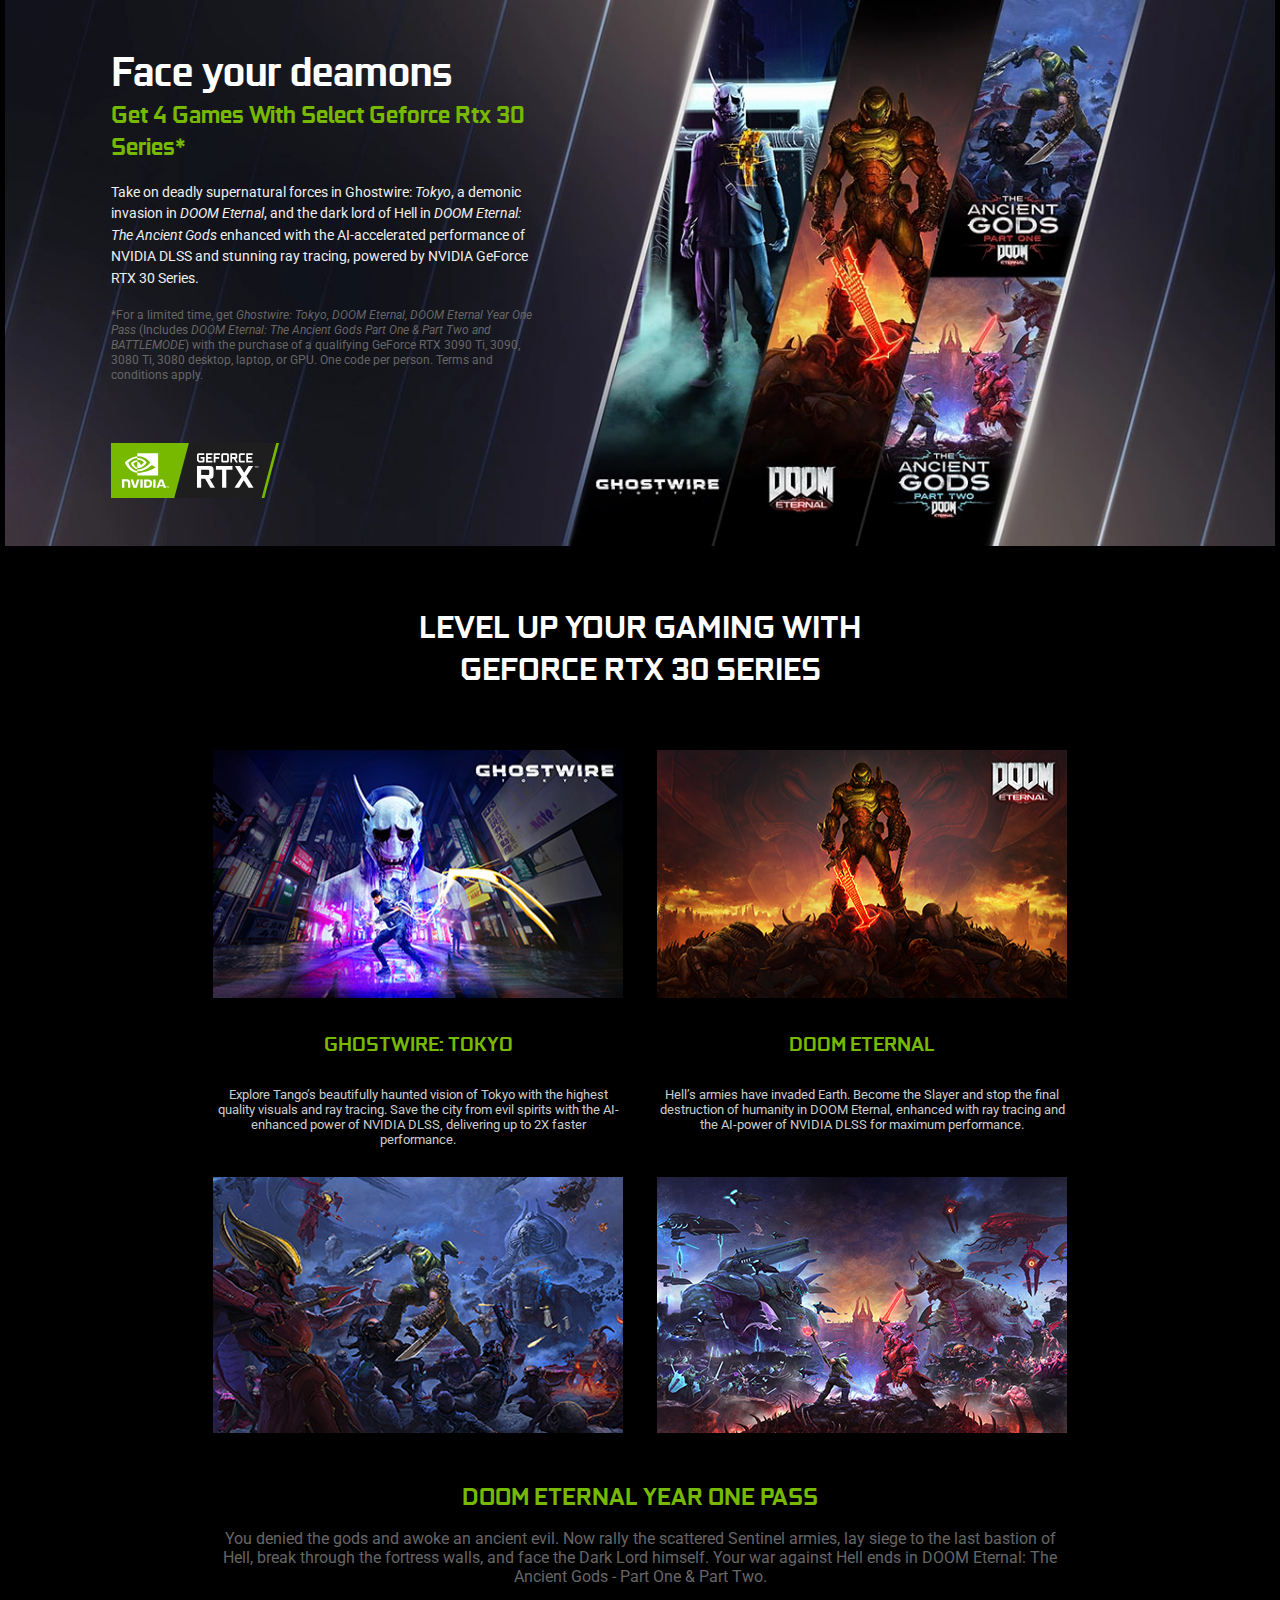
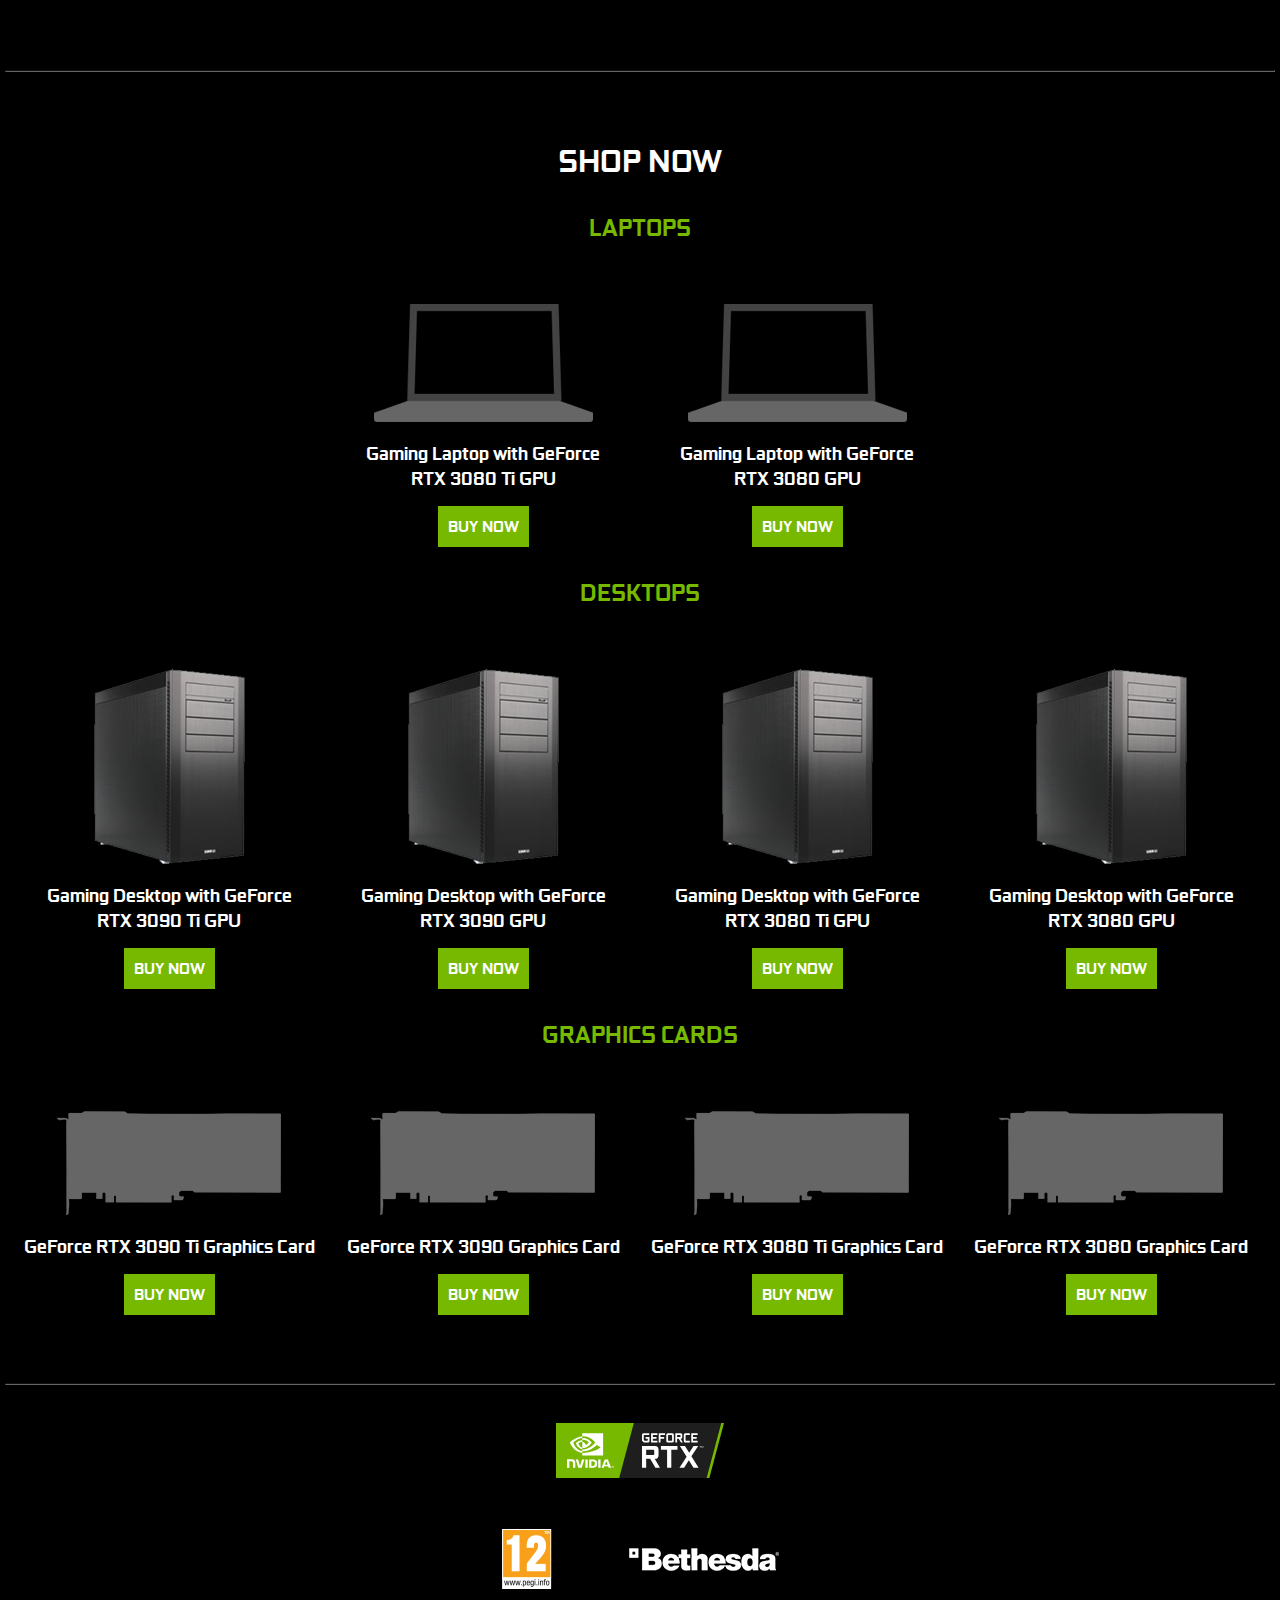
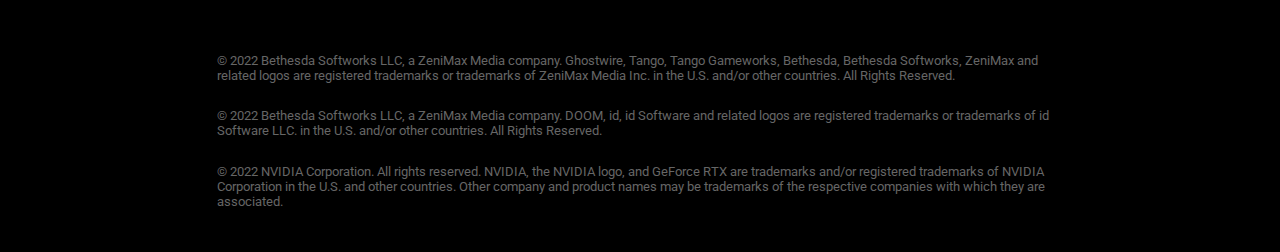
==== geforce/index.html @ 4437e306 "geforce" ====
<!DOCTYPE html>
<html lang="en">

<head>
    <meta charset="UTF-8">
    <meta http-equiv="X-UA-Compatible" content="IE=edge">
    <meta name="viewport" content="width=device-width, initial-scale=1.0">
    <title>GCCGamers | GeForce</title>
    <link rel="stylesheet" href="assets/css/style.css">
</head>

<body>
    <!-- HEADER START -->
    <div id="container-fluid">
        <div id="hero">
            <div id="hero-helper">
                <h1>Face your deamons</h1>
                <h3>Get 4 Games With Select Geforce Rtx 30 Series*</h3>
                <br />
                <div id="hero-info">
                    Take on deadly supernatural forces in Ghostwire: <i>Tokyo</i>, a demonic invasion in <i>DOOM
                        Eternal</i>, and the dark lord of Hell in <i>DOOM Eternal: The Ancient Gods</i> enhanced with
                    the AI-accelerated performance of NVIDIA DLSS and stunning ray tracing, powered by NVIDIA GeForce
                    RTX 30 Series.
                </div>
                <br />
                <div id="hero-sub-info">
                    *For a limited time, get <i>Ghostwire: Tokyo, DOOM Eternal, DOOM Eternal Year One Pass</i> (Includes
                    <i>DOOM Eternal: The Ancient Gods Part One & Part Two and BATTLEMODE</i>) with the purchase of a
                    qualifying GeForce RTX 3090 Ti, 3090, 3080 Ti, 3080 desktop, laptop, or GPU. One code per person.
                    Terms and conditions apply.
                </div>
                <div class="clear-30"></div>
                <img src="../geforce/assets/images/nv-g-rtx-brand.svg" />
            </div>
        </div>
    </div>
    <!-- HEADER END -->

    <div id="wrapper">
        <div id="container">
            <h2>LEVEL UP YOUR GAMING WITH<br />GEFORCE RTX 30 SERIES</h2>
            <div class="clear-30"></div>

            <div class="grid-x2">
                <a href="https://www.youtube.com/watch?v=S8rZ1XdzdZw" target="_blank">
                    <div class="grid-item-x2 m">
                        <i class="play-icon"></i>
                        <img width="410" height="248" class="play-item"
                            src="../geforce/assets/images/videos/video-1.webp" />
                        <div class="clear-30y"></div>
                        <h3>GHOSTWIRE: TOKYO</h3>
                        <div class="clear-30y"></div>
                        <span>
                            Explore Tango’s beautifully haunted vision of Tokyo with the highest quality visuals and ray
                            tracing. Save the city from evil spirits with the AI-enhanced power of NVIDIA DLSS,
                            delivering up to
                            2X faster performance.
                        </span>
                    </div>
                </a>

                <a href="https://youtu.be/A7nYy7ZucxM" target="_blank">
                    <div class="grid-item-x2">
                        <i class="play-icon"></i>
                        <img width="410" height="248" class="play-item"
                            src="../geforce/assets/images/videos/video-2.webp" />
                        <div class="clear-30y"></div>
                        <h3>DOOM ETERNAL</h3>
                        <div class="clear-30y"></div>
                        <span>
                            Hell’s armies have invaded Earth. Become the Slayer and stop the final destruction of
                            humanity in
                            DOOM Eternal, enhanced with ray tracing and the AI-power of NVIDIA DLSS for maximum
                            performance.
                        </span>
                    </div>
                </a>
            </div>

            <div class="grid-x2">
                <a href="https://youtu.be/0KqsTyDHV5A" target="_blank">
                    <div class="grid-item-x2 m">
                        <i class="play-icon"></i>
                        <img class="play-item" src="../geforce/assets/images/videos/video-3.webp" />
                        <div class="clear-30y"></div>
                    </div>
                </a>

                <a href="https://youtu.be/kwAg53yq9uE" target="_blank">
                    <div class="grid-item-x2">
                        <i class="play-icon"></i>
                        <img class="play-item" src="../geforce/assets/images/videos/video-4.webp" />
                        <div class="clear-30y"></div>
                    </div>
                </a>
            </div>

            <h3 style="margin-top: -15px;">DOOM ETERNAL YEAR ONE PASS</h3>
            <p class="col-60">
                You denied the gods and awoke an ancient evil. Now rally the scattered Sentinel armies, lay siege to the
                last bastion of Hell, break through the fortress walls, and face the Dark Lord himself. Your war against
                Hell ends in DOOM Eternal: The Ancient Gods - Part One & Part Two.
            </p>
            <div class="clear-30"></div>
            <hr class="break-line" />
            <div class="clear-30"></div>
            <h2>SHOP NOW</h2>
            <div class="clear-30y"></div>
            
            <div class="shopping-widget">
                <h3>LAPTOPS</h3>
                <div class="clear-30"></div>
                <a href="https://gccgamers.com/gaming-vr/gaming-laptops/rtx_3080ti.htmll"><div class="pitem">
                    <img src="../geforce/assets/images/products/laptop.webp"/>
                    <h4>Gaming Laptop with GeForce<br/>RTX 3080 Ti GPU</h4>
                    <a href="https://gccgamers.com/gaming-vr/gaming-laptops/rtx_3080ti.html"><button>BUY NOW</button></a>
                </div></a>

                <a href="https://gccgamers.com/gaming-vr/gaming-laptops/rtx_3080.html"><div class="pitem">
                    <img src="../geforce/assets/images/products/laptop.webp"/>
                    <h4>Gaming Laptop with GeForce<br/>RTX 3080 GPU</h4>
                    <a href="https://gccgamers.com/gaming-vr/gaming-laptops/rtx_3080.html"><button>BUY NOW</button></a>
                </div></a>

                
                <div class="clear-30y"></div>
                <h3>DESKTOPS</h3>
                <div class="clear-30"></div>
                <a href="https://gccgamers.com/gaming-vr/gaming-desktops/rtx_3090ti.html"><div class="pitem">
                    <img src="../geforce/assets/images/products/desktop.webp"/>
                    <h4>Gaming Desktop with GeForce<br/>RTX 3090 Ti GPU</h4>
                    <a href="https://gccgamers.com/gaming-vr/gaming-desktops/rtx_3090ti.html"><button>BUY NOW</button></a>
                </div></a>

                <a href="https://gccgamers.com/gaming-vr/gaming-desktops/rtx_3090.html"><div class="pitem">
                    <img src="../geforce/assets/images/products/desktop.webp"/>
                    <h4>Gaming Desktop with GeForce<br/>RTX 3090 GPU</h4>
                    <a href="https://gccgamers.com/gaming-vr/gaming-desktops/rtx_3090.html"><button>BUY NOW</button></a>
                </div></a>

                <a href="https://gccgamers.com/gaming-vr/gaming-desktops/rtx_3080ti.html"><div class="pitem">
                    <img src="../geforce/assets/images/products/desktop.webp"/>
                    <h4>Gaming Desktop with GeForce<br/>RTX 3080 Ti GPU</h4>
                    <a href="https://gccgamers.com/gaming-vr/gaming-desktops/rtx_3080ti.html"><button>BUY NOW</button></a>
                </div></a>

                <a href="https://gccgamers.com/gaming-vr/gaming-desktops/rtx_3080.html"><div class="pitem">
                    <img src="../geforce/assets/images/products/desktop.webp"/>
                    <h4>Gaming Desktop with GeForce<br/>RTX 3080 GPU</h4>
                    <a href="https://gccgamers.com/gaming-vr/gaming-desktops/rtx_3080.html"><button>BUY NOW</button></a>
                </div></a>

                <div class="clear-30y"></div>
                <h3>GRAPHICS CARDS</h3>
                <div class="clear-30"></div>
                <a href="https://gccgamers.com/gaming-vr/gaming-desktops/rtx_3090ti.html"><div class="pitem">
                    <img src="../geforce/assets/images/products/gpu.webp"/>
                    <h4>GeForce RTX 3090 Ti Graphics Card</h4>
                    <a href="https://gccgamers.com/gaming-vr/gaming-desktops/rtx_3090ti.html"><button>BUY NOW</button></a>
                </div></a>

                <a href="https://gccgamers.com/gaming-vr/gaming-desktops/rtx_3090.html"><div class="pitem">
                    <img src="../geforce/assets/images/products/gpu.webp"/>
                    <h4>GeForce RTX 3090 Graphics Card</h4>
                    <a href="https://gccgamers.com/gaming-vr/gaming-desktops/rtx_3090.html"><button>BUY NOW</button></a>
                </div></a>

                <a href="https://gccgamers.com/gaming-vr/gaming-desktops/rtx_3080ti.html"><div class="pitem">
                    <img src="../geforce/assets/images/products/gpu.webp"/>
                    <h4>GeForce RTX 3080 Ti Graphics Card</h4>
                    <a href="https://gccgamers.com/gaming-vr/gaming-desktops/rtx_3080ti.html"><button>BUY NOW</button></a>
                </div></a>

                <a href="https://gccgamers.com/gaming-vr/gaming-desktops/rtx_3080.html"><div class="pitem">
                    <img src="../geforce/assets/images/products/gpu.webp"/>
                    <h4>GeForce RTX 3080 Graphics Card</h4>
                    <a href="https://gccgamers.com/gaming-vr/gaming-desktops/rtx_3080.html"><button>BUY NOW</button></a>
                </div></a>
            </div>

            <div class="clear-30"></div>
            <hr class="break-line" />
            <div class="clear-30y"></div>
            <img src="../geforce/assets/images/nv-g-rtx-brand.svg" />
            <div class="clear-30y"></div>
            <img src="../geforce/assets/images/ft-icons.webp" />
            <div class="clear-30y"></div>
            <div id="ftmem">
                <p class="ftxt">
                    © 2022 Bethesda Softworks LLC, a ZeniMax Media company. Ghostwire, Tango, Tango Gameworks, Bethesda,
                    Bethesda Softworks, ZeniMax and related logos are registered trademarks or trademarks of ZeniMax Media
                    Inc. in the U.S. and/or other countries. All Rights Reserved.
                </p>
                <p class="ftxt">
                    © 2022 Bethesda Softworks LLC, a ZeniMax Media company. DOOM, id, id Software and related logos are
                    registered trademarks or trademarks of id Software LLC. in the U.S. and/or other countries. All Rights
                    Reserved.
                </p>
                <p class="ftxt">
                    © 2022 NVIDIA Corporation. All rights reserved. NVIDIA, the NVIDIA logo, and GeForce RTX are trademarks
                    and/or registered trademarks of NVIDIA Corporation in the U.S. and other countries. Other company and
                    product names may be trademarks of the respective companies with which they are associated.
                </p>
            </div>
            <div class="clear-30y"></div>
        </div>
    </div>
</body>

</html>
---- geforce/assets/css/style.css ----
@import url('https://fonts.googleapis.com/css2?family=Roboto:wght@300;400;500&display=swap');
@font-face {font-family: "GeForce";
    src: url("../font/geforce.eot"); /* IE9*/
    src: url("../font/geforce-iefix.eot") format("embedded-opentype"), /* IE6-IE8 */
    url("../font/geforce.woff2") format("woff2"), /* chrome firefox */
    url("../font/geforce.woff") format("woff"), /* chrome firefox */
    url("../font/geforce.ttf") format("truetype"), /* chrome firefox opera Safari, Android, iOS 4.2+*/
    url("../font/geforce.svg") format("svg"); /* iOS 4.1- */
}
:root{
    --nv-color:#76b900;
}

a{
    text-decoration: none !important;
    outline: none !important;
}

html, body{
    margin:0;
    padding: 0;
    width: 100%;
}
body{
    background: #000;
    color: #666666;
    font-family: 'Roboto', sans-serif;
}

#container-fluid{
    height:546px;
    display: flex;
    justify-content: center;
}
#hero{
    width: 1270px;
    height:inherit;
    display: inline-block;
    background: url("../images/hero.webp");
    background-size: cover;
    display: grid;
    grid-template-columns: repeat(12, 1fr);
    grid-gap: 0;
    align-items: center;
    justify-items: center;
    transition: all 0.2s linear;
    padding: 15px 0;
    box-sizing: border-box;
}
h1{
    font: 2.6em 'GeForce';
    color: #fff;
    padding: 0;
    margin: 0;
    transition: all 0.2s linear;
}
h2{
    font: 2em 'GeForce';
    color: #fff;
    padding: 0;
    margin: 0;
    text-align: center;
    transition: all 0.2s linear;
}
h3{
    font: 1.5em 'GeForce';
    color: var(--nv-color);
    padding: 0;
    margin: 0;
    transition: all 0.2s linear;
}
#hero-helper{
    grid-row: 1;
    grid-column: 2/6;
    transition: all 0.2s linear;
}
#hero-info{
    color: #eee;
    font-size: 0.9em;
    line-height: 1.5em;
}
#hero-sub-info{
    font-size: 0.75em;
    line-height: 1.25em;
}
.clear-30{
    clear: both;
    height: 60px;
}
.clear-30y{
    clear: both;
    height: 30px;
}
#wrapper{
    margin-top: 60px;
    display: flex;
    justify-content: center;
}
#container{
    width: 1270px;
    text-align: center;
}
.grid-x2{
    width: 100%;
    white-space: none;
    vertical-align: top;
}
.grid-item-x2{
    vertical-align: top;
    width: 410px;
    display: inline-block;
    position: relative;
    font-size: 13px;
    white-space: none;
    margin-bottom: 30px;
}
.grid-item-x2 span{
    color: #CCC;
}
.grid-item-x2:nth-child(2){
    margin-bottom: 30px;
}
.play-icon{
    transition: all 0.2s linear;
    position: absolute;
   
    background: url("../images/videos/play-icon.png");
    background-size: 100%;
    top: 35%; 
    left: 50%; 
    width: 72px;
    height: 72px;
    transform: translate(-50%, -50%);
}
.grid-item-x2:hover > .play-icon{
    opacity: 0.63;
}
.grid-item-x2.m{
   margin-right: 30px;
  
}
.col-60{
    display: inline-block;
    text-align: center;
    width: 66.6%;
}
.break-line{
    border-color: #666;;
}
.ftmem{
    text-align: center;
}
.ftxt{
    display: inline-block;
    color: #666;;  
    font-size: 0.8em;
    text-align: left;
    width: 66.6%;
}
.pitem{
    width: 310px;
    display: inline-block;
}
.pitem img{
    border-radius: 3px;
}
.pitem h4{
    font: 1.2em 'GeForce';
    color: #fff;
    padding: 0;
    margin: 0;
    margin-top: 15px;
    margin-bottom: 15px;
}
.pitem button{
    background: #76b900;
    border: none;
    color: #fff;
    padding: 10px;
    font: 1em 'GeForce';
    transition: all 0.2s linear;
}
.pitem:hover button{
    background: #528003;
   cursor: pointer;
}
.shopping-widget{
    width: 100%;
    text-align: center;
}
@media (max-width: 1270px) {
    #container-fluid{
        height: 387px;
    }
    #hero{
        width: 100%;
    }
    h1{
        font: 1.8em 'GeForce';
    }
    h3{
        font: 1em 'GeForce';
    }
    #hero-info{
        font-size: 0.7em;
        line-height: 1.5em;
    }
    #hero-sub-info{
        font-size: 0.6em;
        line-height: 1.25em;
    }
    .clear-30{
        height: 30px;
    }
    #wrapper{
        margin-top: 50px;
    }
    #container{
        width: 100%;
    }
    
}
@media (max-width: 880px) {
    #hero{
        background: url("../images/hero-md.webp") center no-repeat;
        background-size: cover;
        width: 100%;
    }
    #hero-helper{
        text-align: center;
        margin-top: 400px;
        grid-row: 1;
        grid-column:12/2;
    }
    #wrapper{
        margin-top: 342px;
    }
    #container{
        width: 100%;
    }
    
}
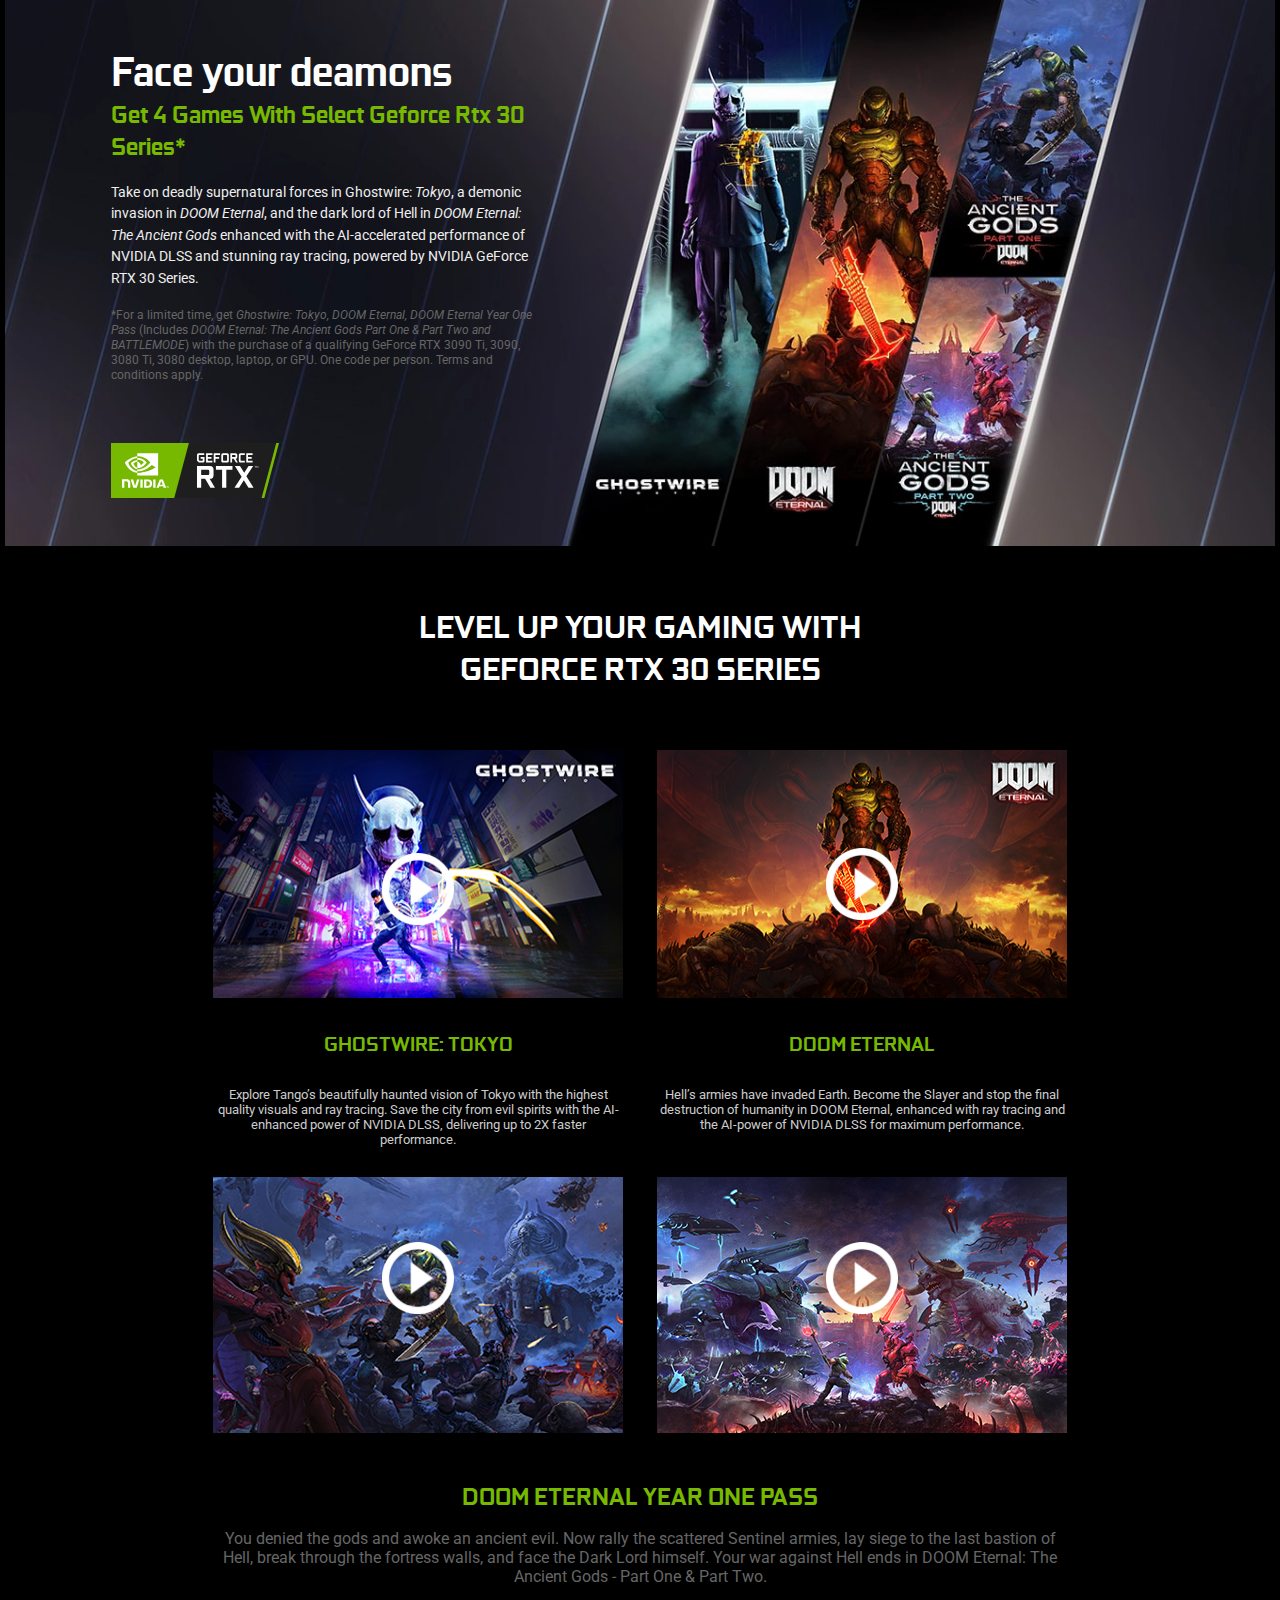
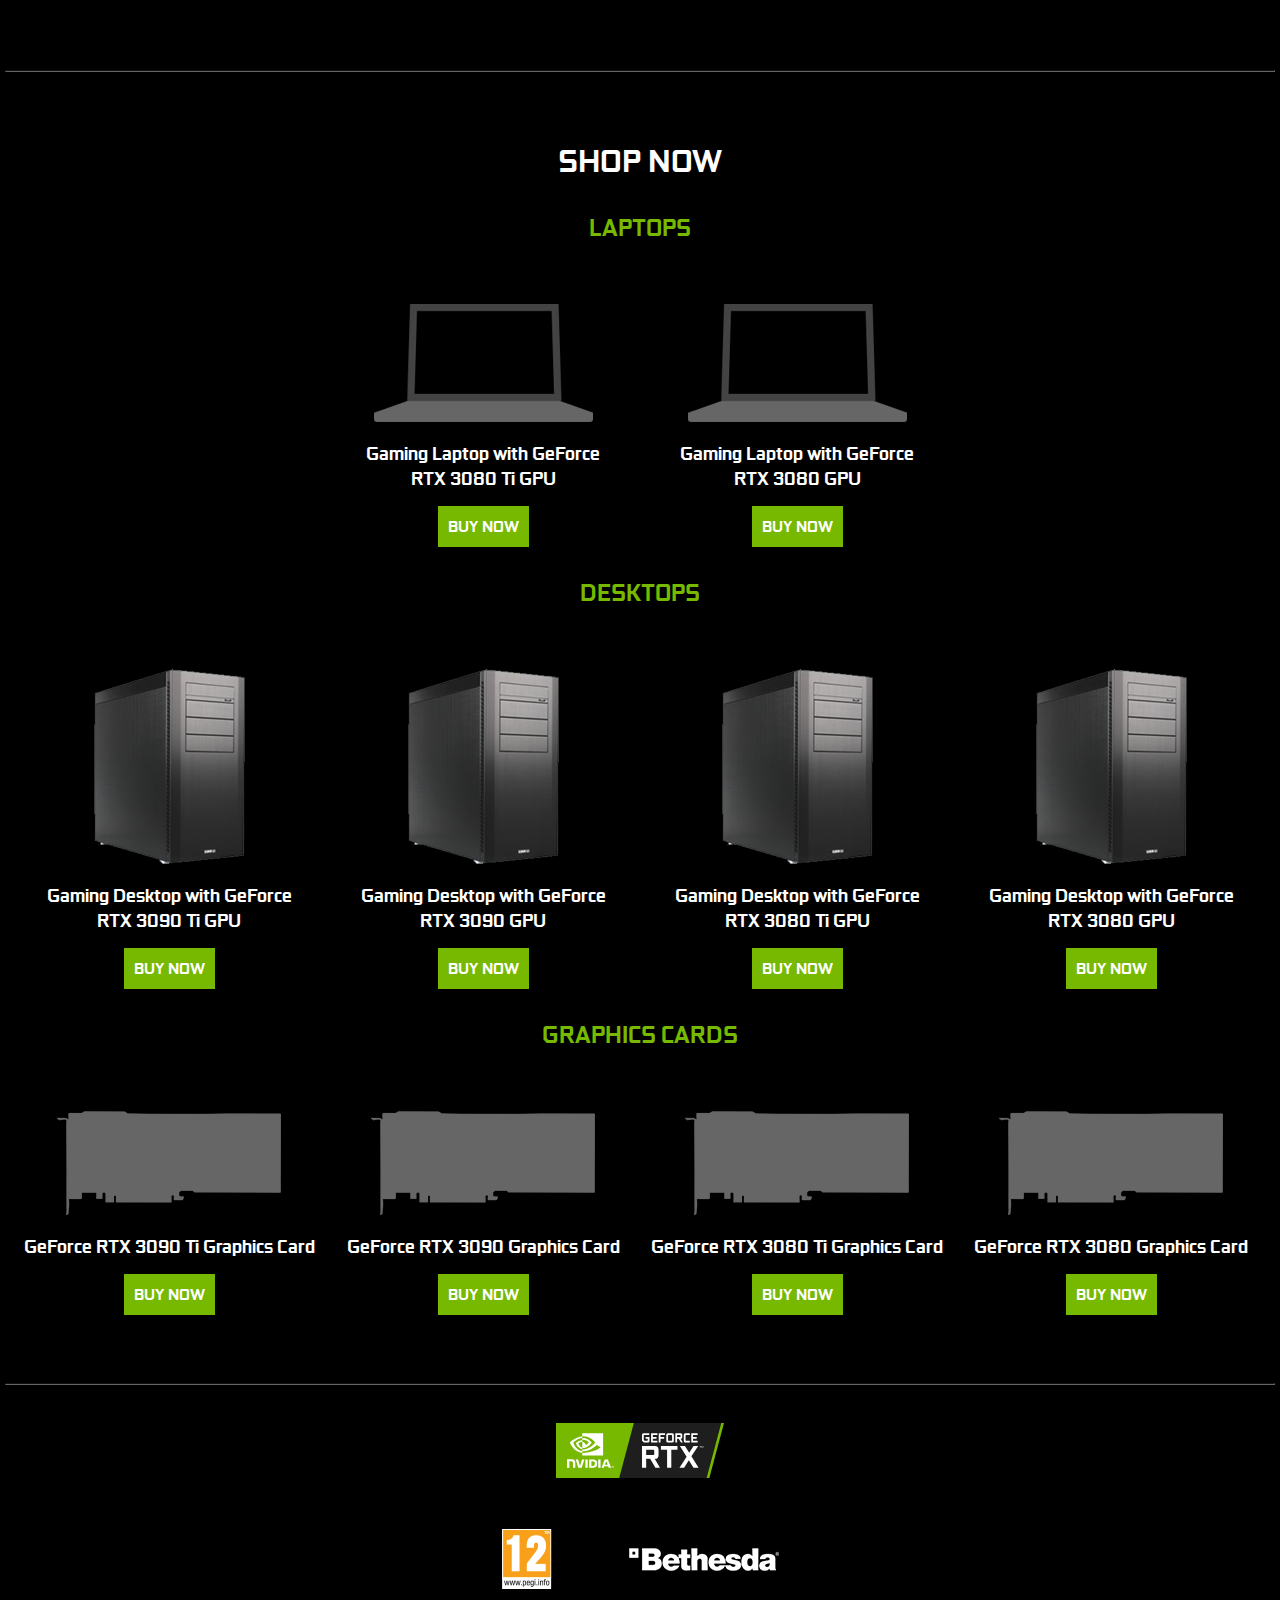
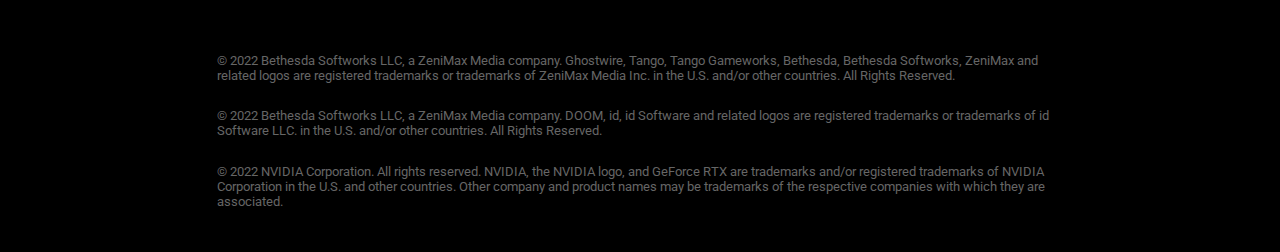
==== commit 32219f7f: "GeForce Fix" ====
--- a/geforce/index.html
+++ b/geforce/index.html
@@ -154,28 +154,28 @@
                 <div class="clear-30y"></div>
                 <h3>GRAPHICS CARDS</h3>
                 <div class="clear-30"></div>
-                <a href="https://gccgamers.com/gaming-vr/gaming-desktops/rtx_3090ti.html"><div class="pitem">
+                <a href="https://gccgamers.com/computer-parts-compnents/graphic-cards/rtx_3090ti.html"><div class="pitem">
                     <img src="../geforce/assets/images/products/gpu.webp"/>
                     <h4>GeForce RTX 3090 Ti Graphics Card</h4>
-                    <a href="https://gccgamers.com/gaming-vr/gaming-desktops/rtx_3090ti.html"><button>BUY NOW</button></a>
-                </div></a>
-
-                <a href="https://gccgamers.com/gaming-vr/gaming-desktops/rtx_3090.html"><div class="pitem">
+                    <a href="https://gccgamers.com/computer-parts-compnents/graphic-cards/rtx_3090ti.html"><button>BUY NOW</button></a>
+                </div></a>
+
+                <a href="https://gccgamers.com/computer-parts-compnents/graphic-cards/rtx_3090.html"><div class="pitem">
                     <img src="../geforce/assets/images/products/gpu.webp"/>
                     <h4>GeForce RTX 3090 Graphics Card</h4>
-                    <a href="https://gccgamers.com/gaming-vr/gaming-desktops/rtx_3090.html"><button>BUY NOW</button></a>
-                </div></a>
-
-                <a href="https://gccgamers.com/gaming-vr/gaming-desktops/rtx_3080ti.html"><div class="pitem">
+                    <a href="https://gccgamers.com/computer-parts-compnents/graphic-cards/rtx_3090.html"><button>BUY NOW</button></a>
+                </div></a>
+
+                <a href="https://gccgamers.com/computer-parts-compnents/graphic-cards/rtx_3080ti.html"><div class="pitem">
                     <img src="../geforce/assets/images/products/gpu.webp"/>
                     <h4>GeForce RTX 3080 Ti Graphics Card</h4>
-                    <a href="https://gccgamers.com/gaming-vr/gaming-desktops/rtx_3080ti.html"><button>BUY NOW</button></a>
-                </div></a>
-
-                <a href="https://gccgamers.com/gaming-vr/gaming-desktops/rtx_3080.html"><div class="pitem">
+                    <a href="https://gccgamers.com/computer-parts-compnents/graphic-cards/rtx_3080ti.html"><button>BUY NOW</button></a>
+                </div></a>
+
+                <a href="https://gccgamers.com/computer-parts-compnents/graphic-cards/rtx_3080.html"><div class="pitem">
                     <img src="../geforce/assets/images/products/gpu.webp"/>
                     <h4>GeForce RTX 3080 Graphics Card</h4>
-                    <a href="https://gccgamers.com/gaming-vr/gaming-desktops/rtx_3080.html"><button>BUY NOW</button></a>
+                    <a href="https://gccgamers.com/computer-parts-compnents/graphic-cards/rtx_3080.html"><button>BUY NOW</button></a>
                 </div></a>
             </div>
 
--- a/geforce/assets/css/style.css
+++ b/geforce/assets/css/style.css
@@ -124,7 +124,7 @@
     transition: all 0.2s linear;
     position: absolute;
    
-    background: url("../images/videos/play-icon.png");
+    background: url("../images/videos/play-icon.webp");
     background-size: 100%;
     top: 35%; 
     left: 50%; 
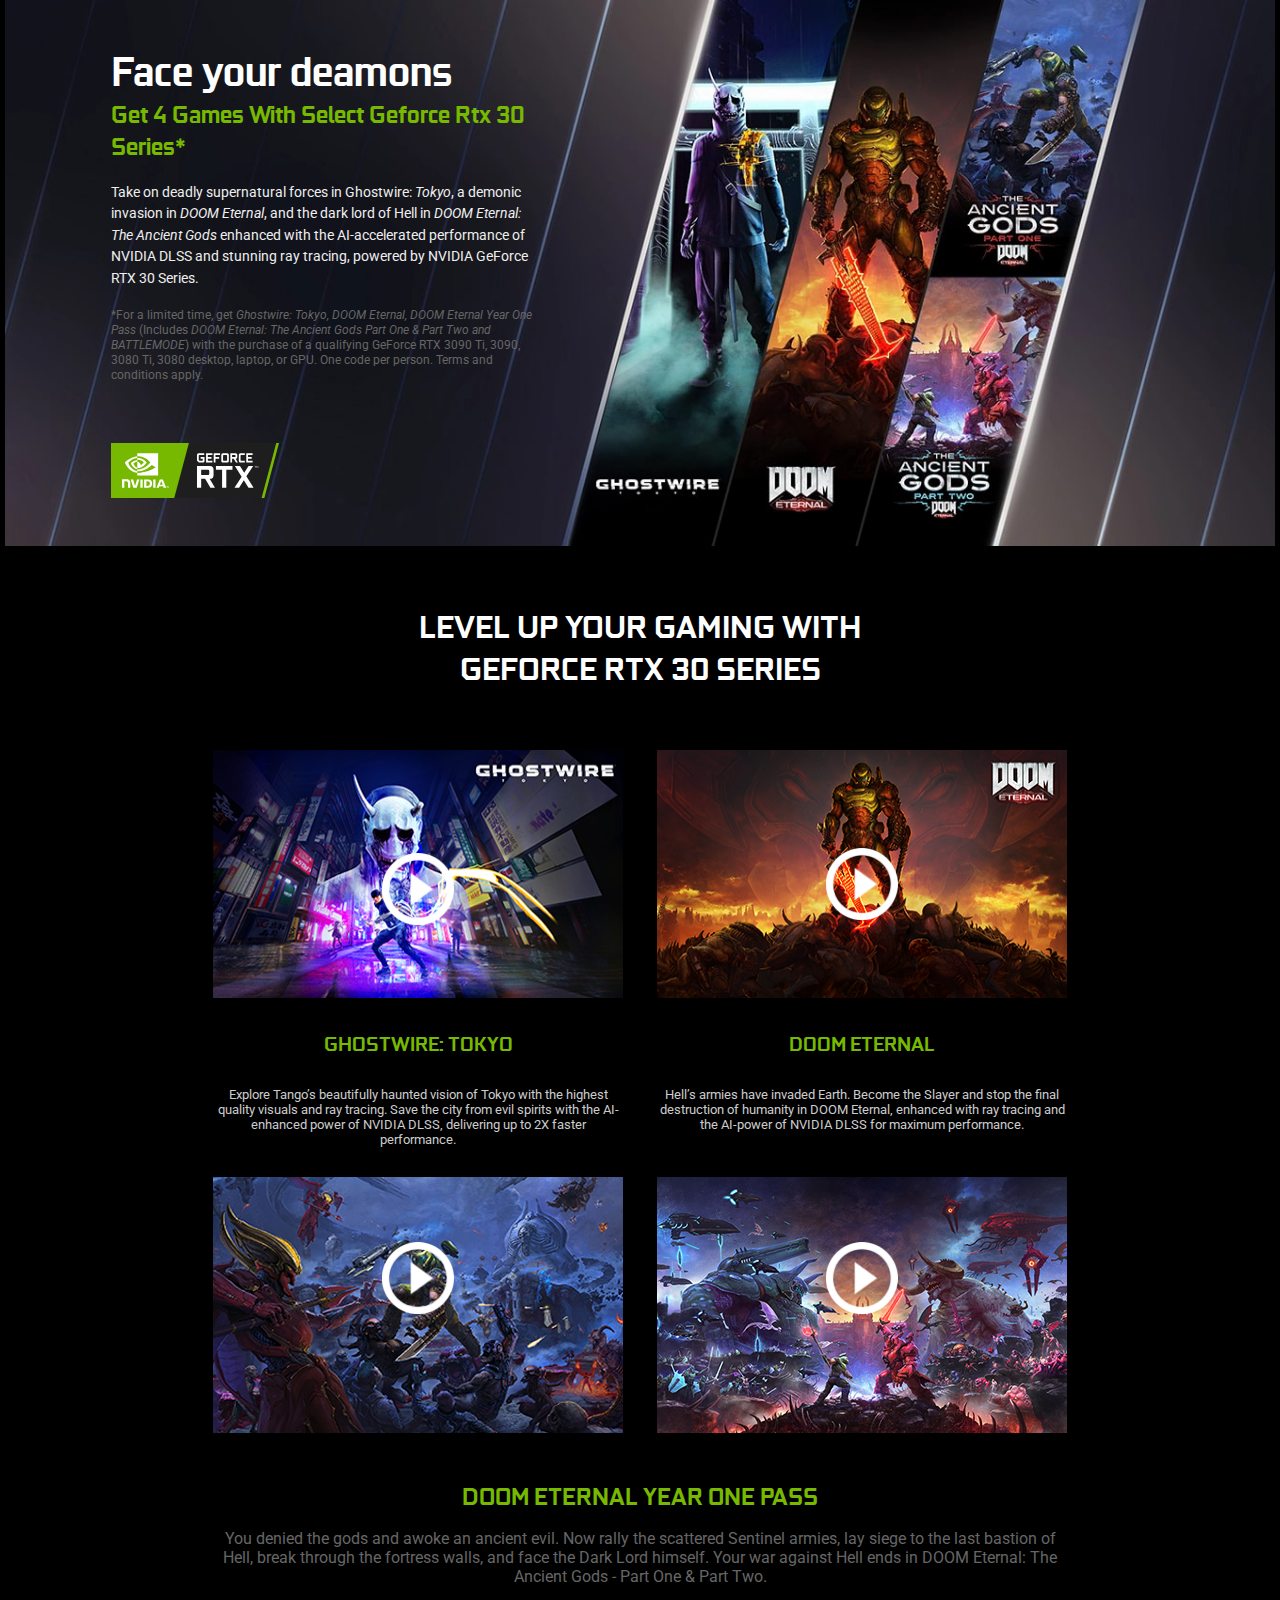
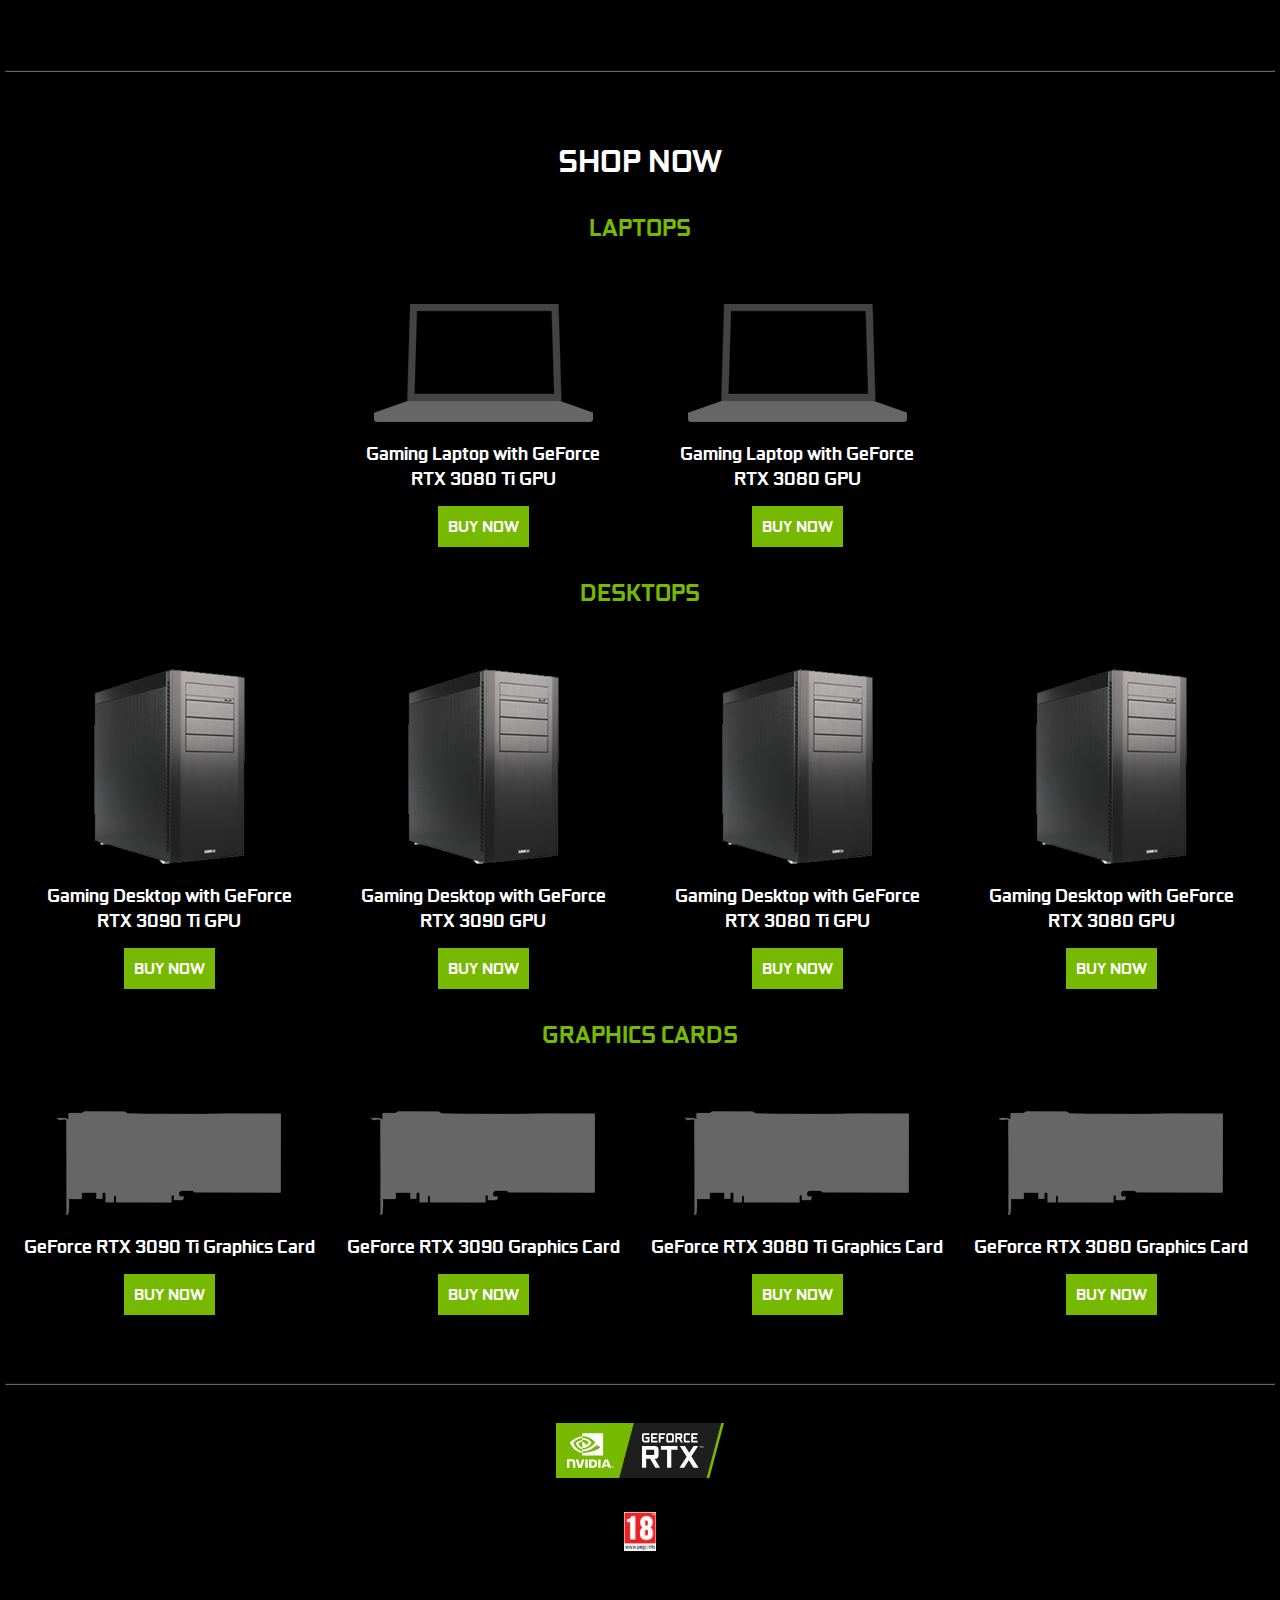
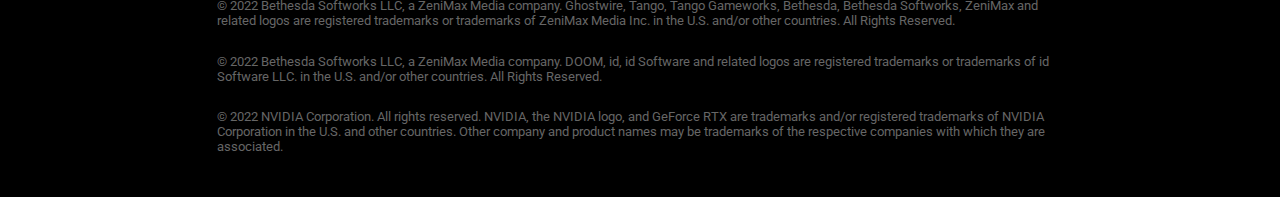
==== commit a9aac865: "Update index.html" ====
--- a/geforce/index.html
+++ b/geforce/index.html
@@ -184,7 +184,7 @@
             <div class="clear-30y"></div>
             <img src="../geforce/assets/images/nv-g-rtx-brand.svg" />
             <div class="clear-30y"></div>
-            <img src="../geforce/assets/images/ft-icons.webp" />
+            <img width="32" src="../geforce/assets/images/ft-icons.webp" />
             <div class="clear-30y"></div>
             <div id="ftmem">
                 <p class="ftxt">
@@ -208,4 +208,4 @@
     </div>
 </body>
 
-</html>+</html>
